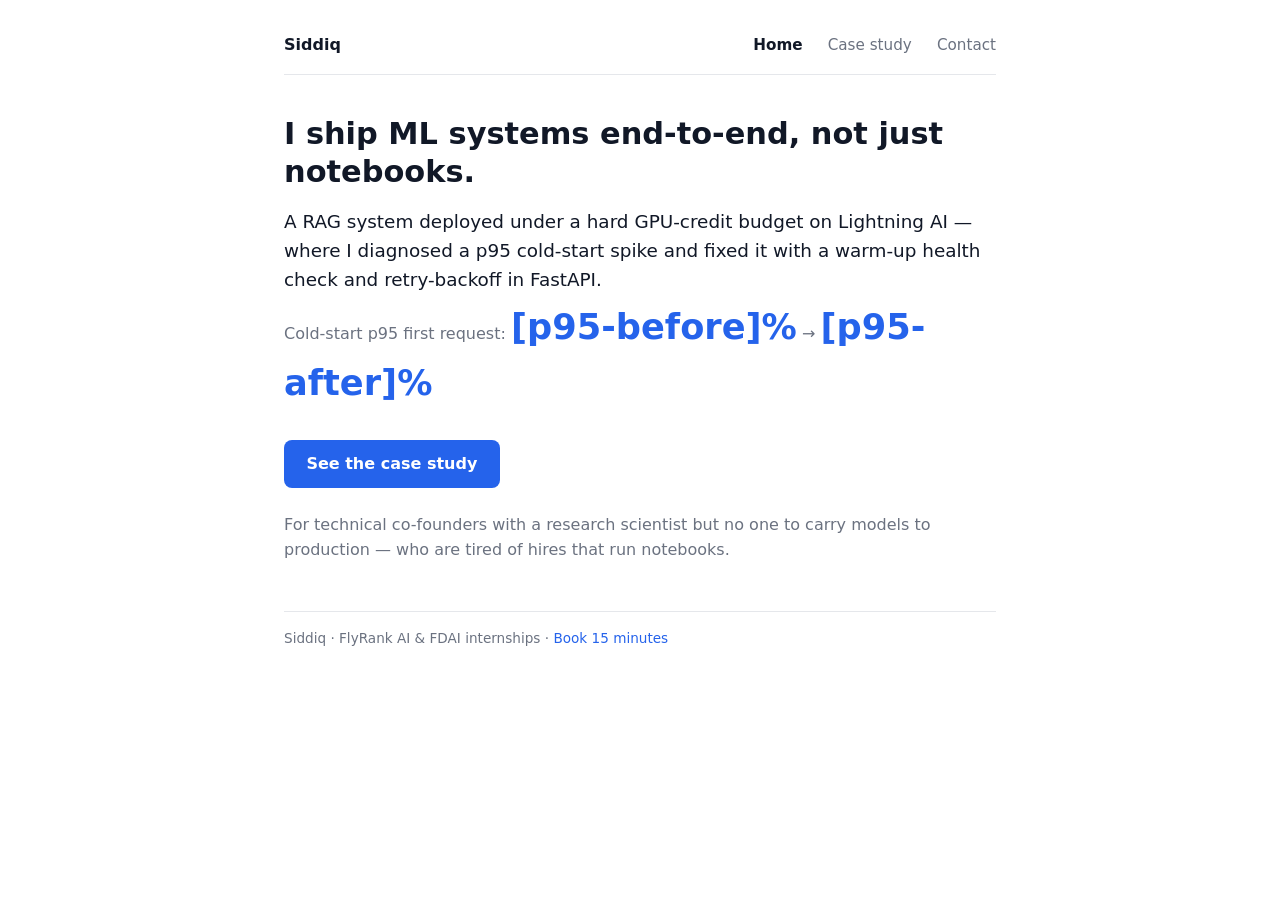
==== work/portfolio/site/index.html @ 0ed26de2 "Portfolio: draft static 3-page site (Home, RAG case study, Contact) + deploy notes" ====
<!doctype html>
<html lang="en">
<head>
  <meta charset="utf-8">
  <meta name="viewport" content="width=device-width, initial-scale=1">
  <title>Siddiq — I ship ML systems end-to-end</title>
  <link rel="stylesheet" href="style.css">
</head>
<body>
  <header class="site">
    <span class="name">Siddiq</span>
    <nav>
      <a href="index.html" class="active">Home</a>
      <a href="rag-case-study.html">Case study</a>
      <a href="contact.html">Contact</a>
    </nav>
  </header>

  <h1>I ship ML systems end-to-end, not just notebooks.</h1>

  <p class="claim-line">A RAG system deployed under a hard GPU-credit budget on Lightning AI — where I
    diagnosed a p95 cold-start spike and fixed it with a warm-up health check and retry-backoff in FastAPI.</p>

  <p class="muted">Cold-start p95 first request: <span class="claim-num">[p95-before]%</span> → <span class="claim-num">[p95-after]%</span></p>

  <div class="hero-cta">
    <a class="btn" href="rag-case-study.html">See the case study</a>
  </div>

  <p style="margin-top:1.5rem" class="muted">For technical co-founders with a research scientist but no one to
    carry models to production — who are tired of hires that run notebooks.</p>

  <footer>Siddiq · FlyRank AI &amp; FDAI internships · <a href="contact.html">Book 15 minutes</a></footer>
</body>
</html>
---- work/portfolio/site/style.css ----
/* Portfolio — minimal, no framework */
:root {
  --ink: #111827;
  --muted: #6b7280;
  --accent: #2563eb;
  --paper: #ffffff;
  --line: #e5e7eb;
}
* { box-sizing: border-box; margin: 0; padding: 0; }
body {
  font-family: ui-sans-serif, system-ui, -apple-system, "Segoe UI", Roboto, sans-serif;
  color: var(--ink);
  background: var(--paper);
  line-height: 1.6;
  max-width: 760px;
  margin: 0 auto;
  padding: 2rem 1.5rem 4rem;
}
a { color: var(--accent); text-decoration: none; }
a:hover { text-decoration: underline; }
header.site {
  display: flex; justify-content: space-between; align-items: center;
  border-bottom: 1px solid var(--line); padding-bottom: 1rem; margin-bottom: 2.5rem;
}
header.site .name { font-weight: 700; }
nav a { margin-left: 1.25rem; color: var(--muted); font-size: .95rem; }
nav a.active { color: var(--ink); font-weight: 600; }

h1 { font-size: 1.9rem; line-height: 1.25; margin-bottom: 1rem; }
h2 { font-size: 1.3rem; margin: 2rem 0 .75rem; }
p  { margin-bottom: 1rem; }
.muted { color: var(--muted); }
.claim-num {
  font-size: 2.2rem; font-weight: 800; color: var(--accent);
}
.claim-line { font-size: 1.15rem; margin-bottom: .25rem; }
.hero-cta { margin-top: 1.75rem; }

.btn {
  display: inline-block; background: var(--accent); color: #fff !important;
  padding: .7rem 1.4rem; border-radius: .5rem; font-weight: 600;
}
.btn:hover { text-decoration: none; opacity: .92; }

.cards { display: grid; gap: 1rem; margin-top: 1.5rem; }
.card {
  border: 1px solid var(--line); border-radius: .75rem; padding: 1.25rem 1.5rem;
}
.card h3 { font-size: 1.05rem; margin-bottom: .35rem; }
.card p { margin-bottom: 0; font-size: .95rem; color: var(--muted); }

table { width: 100%; border-collapse: collapse; margin: 1rem 0; font-size: .95rem; }
th, td { text-align: left; padding: .6rem .75rem; border-bottom: 1px solid var(--line); }
th { font-weight: 600; }

pre {
  background: #f9fafb; border: 1px solid var(--line); border-radius: .5rem;
  padding: 1rem 1.25rem; overflow-x: auto; font-size: .85rem; line-height: 1.5;
}
.limits { border-left: 3px solid var(--accent); padding-left: 1rem; color: var(--muted); }
ul { margin: 0 0 1rem 1.25rem; }
li { margin-bottom: .3rem; }
footer {
  margin-top: 3rem; padding-top: 1rem; border-top: 1px solid var(--line);
  font-size: .85rem; color: var(--muted);
}
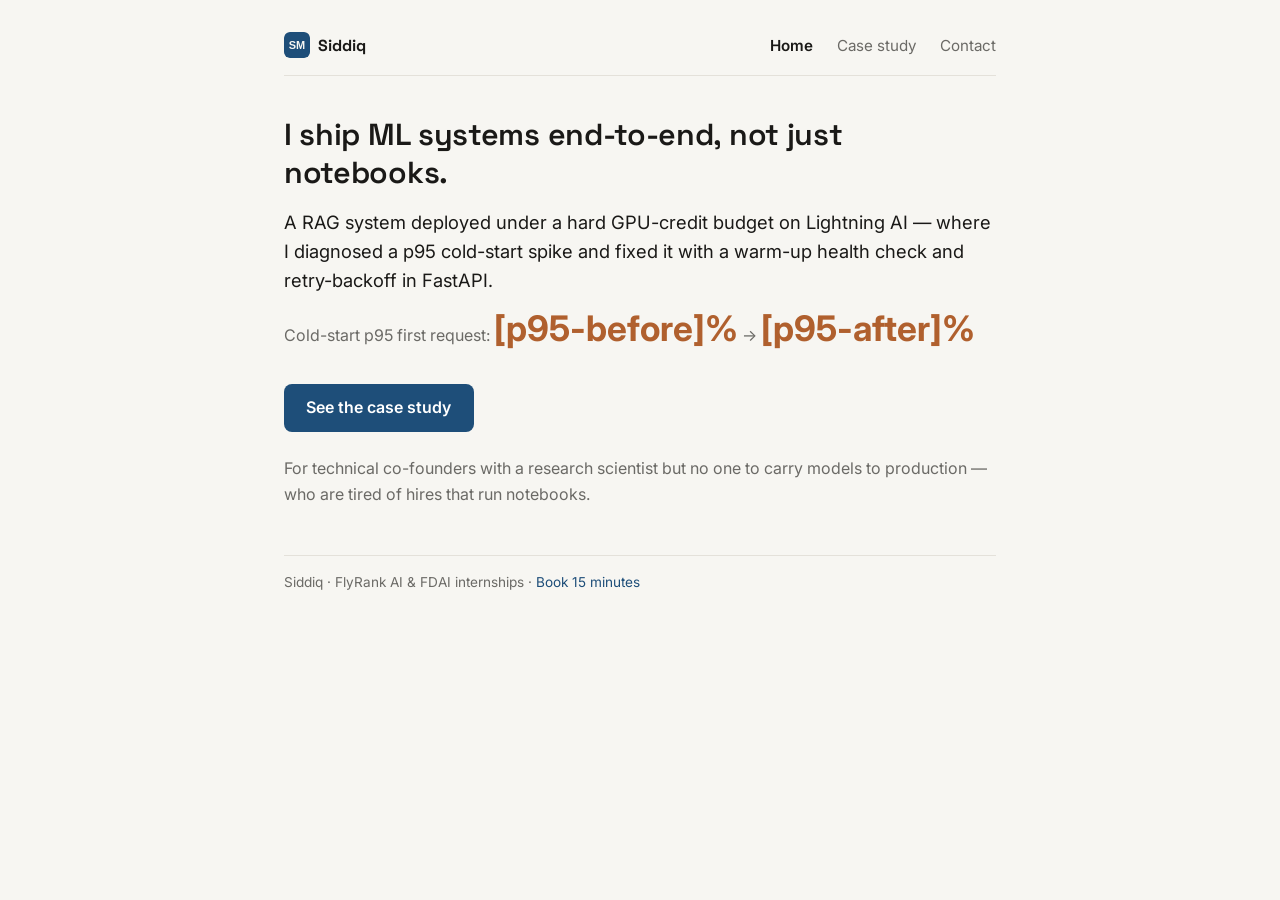
==== commit 8778ab56: "AI Fluency Wk3: identity kit (Space Grotesk+Inter, 4-color palette, SM favicon) applied to site + pr" ====
--- a/work/portfolio/site/index.html
+++ b/work/portfolio/site/index.html
@@ -4,11 +4,15 @@
   <meta charset="utf-8">
   <meta name="viewport" content="width=device-width, initial-scale=1">
   <title>Siddiq — I ship ML systems end-to-end</title>
+  <link rel="icon" type="image/svg+xml" href="favicon.svg">
+  <link rel="preconnect" href="https://fonts.googleapis.com">
+  <link rel="preconnect" href="https://fonts.gstatic.com" crossorigin>
+  <link href="https://fonts.googleapis.com/css2?family=Inter:wght@400;500;600&family=Space+Grotesk:wght@500;600;700&display=swap" rel="stylesheet">
   <link rel="stylesheet" href="style.css">
 </head>
 <body>
   <header class="site">
-    <span class="name">Siddiq</span>
+    <span class="name"><img class="logo" src="favicon.svg" alt="">Siddiq</span>
     <nav>
       <a href="index.html" class="active">Home</a>
       <a href="rag-case-study.html">Case study</a>
--- a/work/portfolio/site/style.css
+++ b/work/portfolio/site/style.css
@@ -1,14 +1,17 @@
-/* Portfolio — minimal, no framework */
+/* Portfolio — identity kit v1 (see identity_kit.md)
+   Fonts: Space Grotesk (headings) + Inter (body), free via Google Fonts.
+   Palette: paper #F7F6F2 | ink #1A1917 | main #1E4E79 | accent #B0602E (used once). */
 :root {
-  --ink: #111827;
-  --muted: #6b7280;
-  --accent: #2563eb;
-  --paper: #ffffff;
-  --line: #e5e7eb;
+  --ink: #1a1917;
+  --muted: #6b6a66;
+  --main: #1e4e79;
+  --accent: #b0602e;
+  --paper: #f7f6f2;
+  --line: #e4e1da;
 }
 * { box-sizing: border-box; margin: 0; padding: 0; }
 body {
-  font-family: ui-sans-serif, system-ui, -apple-system, "Segoe UI", Roboto, sans-serif;
+  font-family: "Inter", ui-sans-serif, system-ui, -apple-system, "Segoe UI", Roboto, sans-serif;
   color: var(--ink);
   background: var(--paper);
   line-height: 1.6;
@@ -16,51 +19,53 @@
   margin: 0 auto;
   padding: 2rem 1.5rem 4rem;
 }
-a { color: var(--accent); text-decoration: none; }
+h1, h2, h3 { font-family: "Space Grotesk", "Inter", sans-serif; font-weight: 600; letter-spacing: -0.01em; }
+a { color: var(--main); text-decoration: none; }
 a:hover { text-decoration: underline; }
 header.site {
   display: flex; justify-content: space-between; align-items: center;
   border-bottom: 1px solid var(--line); padding-bottom: 1rem; margin-bottom: 2.5rem;
 }
-header.site .name { font-weight: 700; }
-nav a { margin-left: 1.25rem; color: var(--muted); font-size: .95rem; }
+header.site .name { font-family: "Space Grotesk", sans-serif; font-weight: 700; }
+header.site .logo { width: 26px; height: 26px; vertical-align: -7px; margin-right: 8px; border-radius: 6px; }
+nav a { margin-left: 1.25rem; color: var(--muted); font-size: 0.95rem; }
 nav a.active { color: var(--ink); font-weight: 600; }
 
 h1 { font-size: 1.9rem; line-height: 1.25; margin-bottom: 1rem; }
-h2 { font-size: 1.3rem; margin: 2rem 0 .75rem; }
+h2 { font-size: 1.3rem; margin: 2rem 0 0.75rem; }
 p  { margin-bottom: 1rem; }
 .muted { color: var(--muted); }
 .claim-num {
-  font-size: 2.2rem; font-weight: 800; color: var(--accent);
+  font-size: 2.2rem; font-weight: 700; color: var(--accent);
 }
-.claim-line { font-size: 1.15rem; margin-bottom: .25rem; }
+.claim-line { font-size: 1.15rem; margin-bottom: 0.25rem; }
 .hero-cta { margin-top: 1.75rem; }
 
 .btn {
-  display: inline-block; background: var(--accent); color: #fff !important;
-  padding: .7rem 1.4rem; border-radius: .5rem; font-weight: 600;
+  display: inline-block; background: var(--main); color: #fff !important;
+  padding: 0.7rem 1.4rem; border-radius: 0.5rem; font-weight: 600;
 }
-.btn:hover { text-decoration: none; opacity: .92; }
+.btn:hover { text-decoration: none; opacity: 0.92; }
 
 .cards { display: grid; gap: 1rem; margin-top: 1.5rem; }
 .card {
-  border: 1px solid var(--line); border-radius: .75rem; padding: 1.25rem 1.5rem;
+  border: 1px solid var(--line); border-radius: 0.75rem; padding: 1.25rem 1.5rem;
 }
-.card h3 { font-size: 1.05rem; margin-bottom: .35rem; }
-.card p { margin-bottom: 0; font-size: .95rem; color: var(--muted); }
+.card h3 { font-size: 1.05rem; margin-bottom: 0.35rem; }
+.card p { margin-bottom: 0; font-size: 0.95rem; color: var(--muted); }
 
-table { width: 100%; border-collapse: collapse; margin: 1rem 0; font-size: .95rem; }
-th, td { text-align: left; padding: .6rem .75rem; border-bottom: 1px solid var(--line); }
+table { width: 100%; border-collapse: collapse; margin: 1rem 0; font-size: 0.95rem; }
+th, td { text-align: left; padding: 0.6rem 0.75rem; border-bottom: 1px solid var(--line); }
 th { font-weight: 600; }
 
 pre {
-  background: #f9fafb; border: 1px solid var(--line); border-radius: .5rem;
-  padding: 1rem 1.25rem; overflow-x: auto; font-size: .85rem; line-height: 1.5;
+  background: #efede7; border: 1px solid var(--line); border-radius: 0.5rem;
+  padding: 1rem 1.25rem; overflow-x: auto; font-size: 0.85rem; line-height: 1.5;
 }
-.limits { border-left: 3px solid var(--accent); padding-left: 1rem; color: var(--muted); }
+.limits { border-left: 3px solid var(--main); padding-left: 1rem; color: var(--muted); }
 ul { margin: 0 0 1rem 1.25rem; }
-li { margin-bottom: .3rem; }
+li { margin-bottom: 0.3rem; }
 footer {
   margin-top: 3rem; padding-top: 1rem; border-top: 1px solid var(--line);
-  font-size: .85rem; color: var(--muted);
+  font-size: 0.85rem; color: var(--muted);
 }
